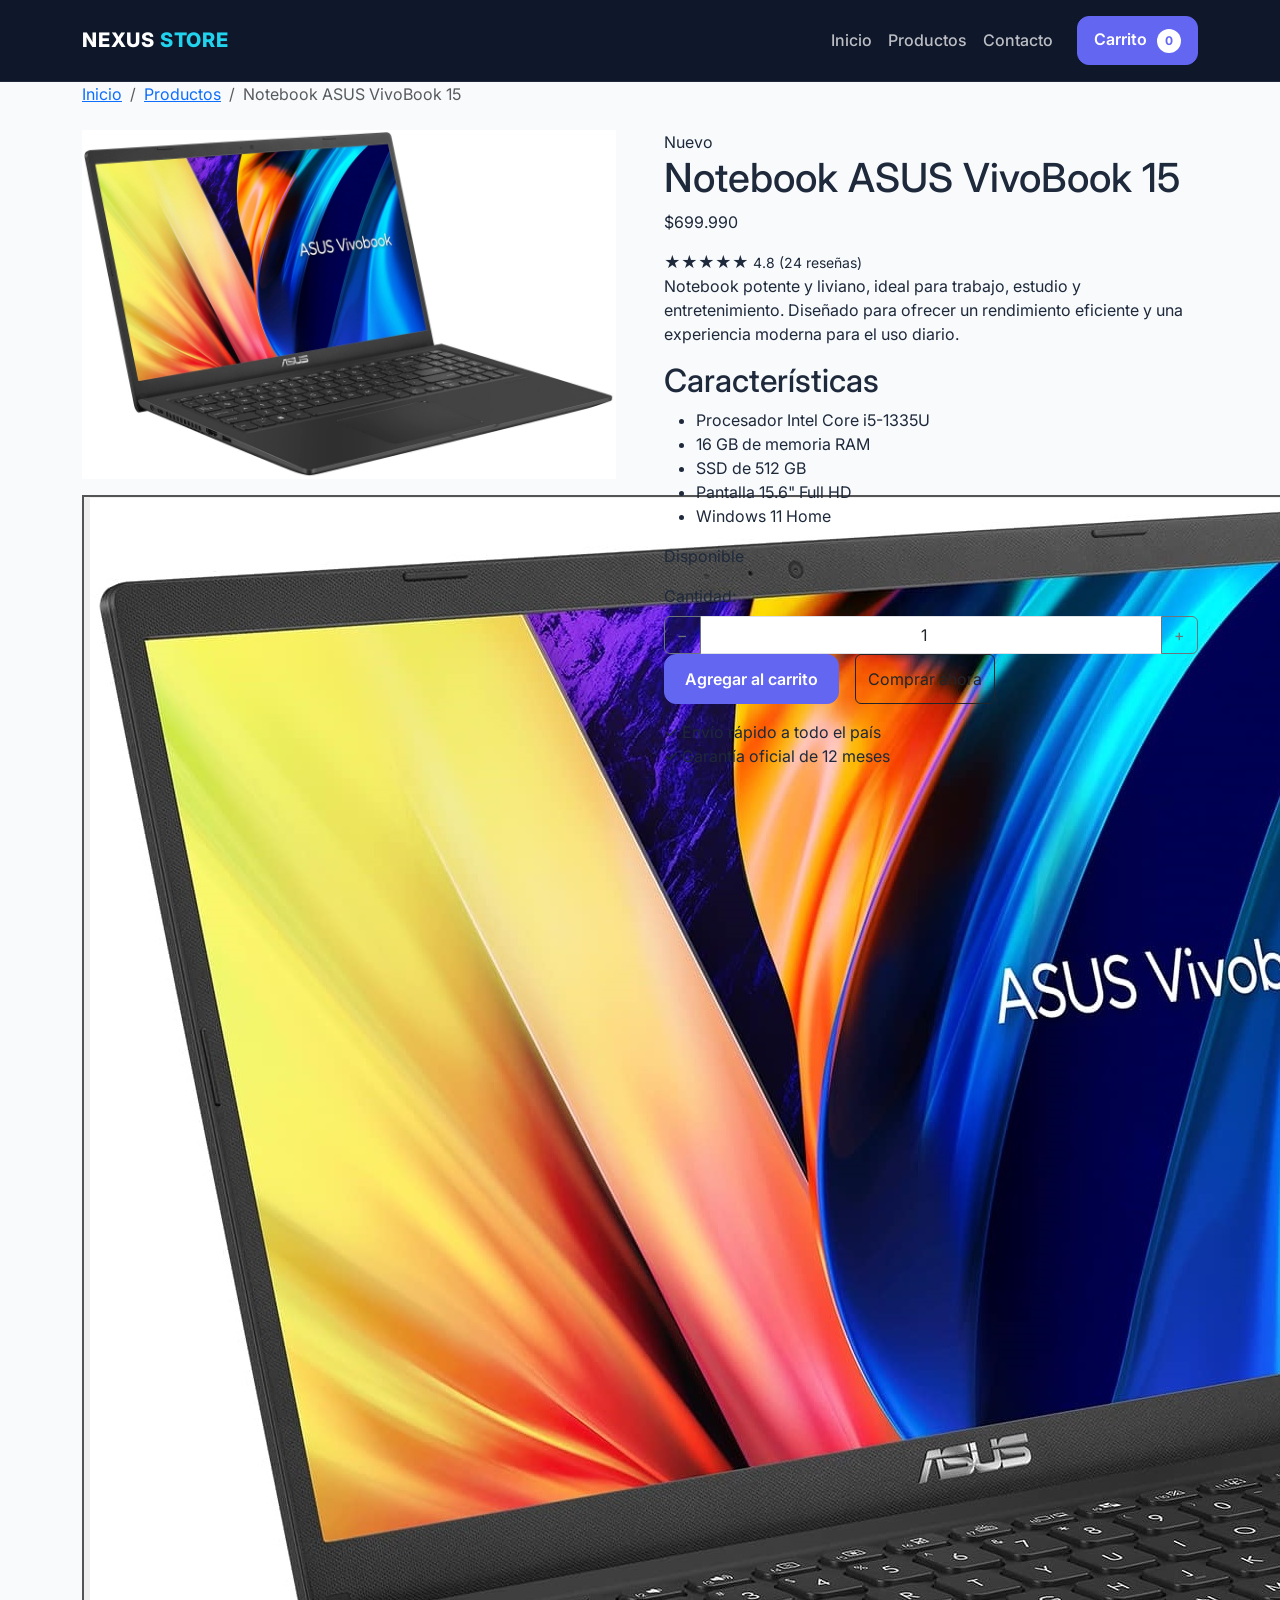
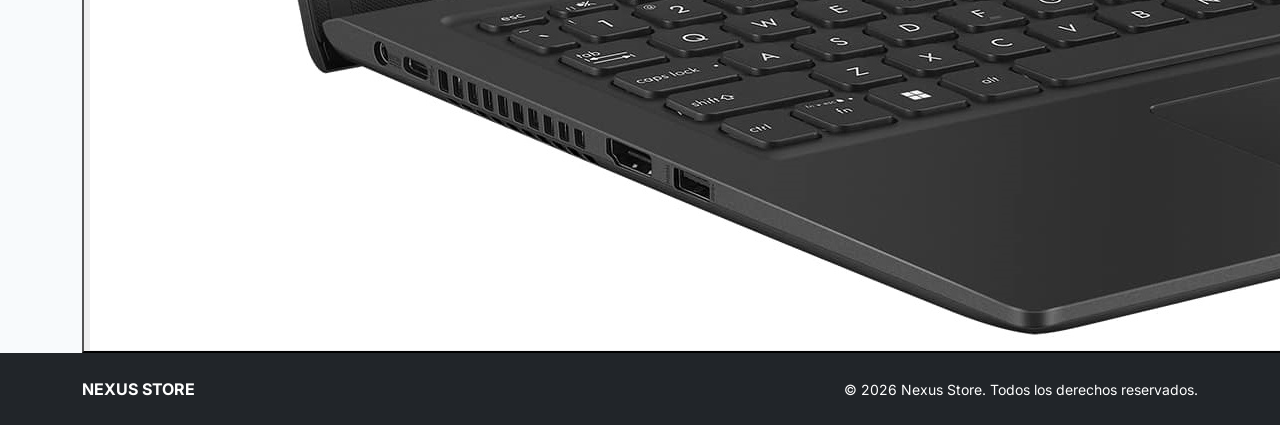
==== producto.html @ 61477ac1 "feat: agregar estructura del detalle de producto" ====
<!DOCTYPE html>
<html lang="es">

<head>

    <meta charset="UTF-8">

    <meta
        name="viewport"
        content="width=device-width, initial-scale=1.0"
    >

    <meta
        name="description"
        content="Detalle del Notebook ASUS VivoBook 15 en Nexus Store."
    >

    <title>Nexus Store | Notebook ASUS VivoBook 15</title>


    <!-- =========================================
         GOOGLE FONTS
    ========================================== -->

    <link
        rel="preconnect"
        href="https://fonts.googleapis.com"
    >

    <link
        rel="preconnect"
        href="https://fonts.gstatic.com"
        crossorigin
    >

    <link
        href="https://fonts.googleapis.com/css2?family=Inter:wght@400;500;600;700;800&display=swap"
        rel="stylesheet"
    >


    <!-- =========================================
         BOOTSTRAP
    ========================================== -->

    <link
        href="https://cdn.jsdelivr.net/npm/bootstrap@5.3.8/dist/css/bootstrap.min.css"
        rel="stylesheet"
    >


    <!-- =========================================
         CSS PERSONALIZADO
    ========================================== -->

    <link
        rel="stylesheet"
        href="css/custom.css"
    >

</head>


<body>


    <!-- =========================================
         HEADER
    ========================================== -->

    <header class="site-header">

        <nav
            class="navbar navbar-expand-lg nexus-navbar"
            aria-label="Navegación principal"
        >

            <div class="container">


                <!-- Marca -->

                <a
                    class="navbar-brand nexus-brand"
                    href="index.html"
                >

                    <span class="brand-main">
                        NEXUS
                    </span>

                    <span class="brand-accent">
                        STORE
                    </span>

                </a>


                <!-- Botón mobile -->

                <button
                    class="navbar-toggler"
                    type="button"
                    data-bs-toggle="collapse"
                    data-bs-target="#mainNavbar"
                    aria-controls="mainNavbar"
                    aria-expanded="false"
                    aria-label="Abrir menú de navegación"
                >

                    <span class="navbar-toggler-icon"></span>

                </button>


                <!-- Menú -->

                <div
                    class="collapse navbar-collapse"
                    id="mainNavbar"
                >

                    <ul
                        class="navbar-nav ms-auto align-items-lg-center"
                    >

                        <li class="nav-item">

                            <a
                                class="nav-link"
                                href="index.html"
                            >
                                Inicio
                            </a>

                        </li>


                        <li class="nav-item">

                            <a
                                class="nav-link"
                                href="productos.html"
                            >
                                Productos
                            </a>

                        </li>


                        <li class="nav-item">

                            <a
                                class="nav-link"
                                href="contacto.html"
                            >
                                Contacto
                            </a>

                        </li>


                        <li class="nav-item ms-lg-3">

                            <a
                                class="btn btn-nexus-cart"
                                href="#"
                                aria-label="Ver carrito de compras"
                            >

                                Carrito

                                <span
                                    id="cart-count"
                                    class="cart-count"
                                >
                                    0
                                </span>

                            </a>

                        </li>

                    </ul>

                </div>

            </div>

        </nav>

    </header>



    <!-- =========================================
         CONTENIDO PRINCIPAL
    ========================================== -->

    <main>


        <!-- =====================================
             DETALLE DEL PRODUCTO
        ====================================== -->

        <section
            class="product-detail-section"
            aria-labelledby="product-detail-title"
        >

            <div class="container">


                <!-- Breadcrumb -->

                <nav
                    aria-label="Ruta de navegación"
                    class="mb-4"
                >

                    <ol class="breadcrumb">

                        <li class="breadcrumb-item">

                            <a href="index.html">
                                Inicio
                            </a>

                        </li>

                        <li class="breadcrumb-item">

                            <a href="productos.html">
                                Productos
                            </a>

                        </li>

                        <li
                            class="breadcrumb-item active"
                            aria-current="page"
                        >
                            Notebook ASUS VivoBook 15
                        </li>

                    </ol>

                </nav>



                <div class="row g-5 align-items-start">


                    <!-- =================================
                         GALERÍA
                    ================================== -->

                    <div class="col-12 col-lg-6">

                        <div class="product-gallery">


                            <!-- Imagen principal -->

                            <div class="product-main-image">

                                <img
                                    id="main-product-image"
                                    src="img/asus-vivobook.jpg"
                                    class="img-fluid"
                                    alt="Notebook ASUS VivoBook 15 vista principal"
                                >

                            </div>


                            <!-- Miniaturas -->

                            <div
                                class="product-thumbnails d-flex gap-3 mt-3"
                            >

                                <button
                                    class="thumbnail-button active"
                                    type="button"
                                    aria-label="Ver imagen principal del Notebook ASUS VivoBook 15"
                                >

                                    <img
                                        src="img/asus-vivobook.jpg"
                                        alt=""
                                    >

                                </button>


                                <button
                                    class="thumbnail-button"
                                    type="button"
                                    aria-label="Ver segunda imagen del Notebook ASUS VivoBook 15"
                                >

                                    <img
                                        src="img/asus-vivobook.jpg"
                                        alt=""
                                    >

                                </button>


                                <button
                                    class="thumbnail-button"
                                    type="button"
                                    aria-label="Ver tercera imagen del Notebook ASUS VivoBook 15"
                                >

                                    <img
                                        src="img/asus-vivobook.jpg"
                                        alt=""
                                    >

                                </button>

                            </div>

                        </div>

                    </div>



                    <!-- =================================
                         INFORMACIÓN
                    ================================== -->

                    <div class="col-12 col-lg-6">

                        <div class="product-detail-info">


                            <!-- Etiqueta -->

                            <span class="product-badge">
                                Nuevo
                            </span>


                            <!-- Nombre -->

                            <h1
                                id="product-detail-title"
                                class="product-detail-title"
                            >
                                Notebook ASUS VivoBook 15
                            </h1>


                            <!-- Precio -->

                            <p class="product-detail-price">
                                $699.990
                            </p>


                            <!-- Rating visual -->

                            <div
                                class="product-rating"
                                aria-label="Calificación 4.8 de 5"
                            >

                                <span aria-hidden="true">
                                    ★★★★★
                                </span>

                                <small>
                                    4.8 (24 reseñas)
                                </small>

                            </div>



                            <!-- Descripción -->

                            <p class="product-description">

                                Notebook potente y liviano, ideal para
                                trabajo, estudio y entretenimiento.
                                Diseñado para ofrecer un rendimiento
                                eficiente y una experiencia moderna
                                para el uso diario.

                            </p>



                            <!-- =================================
                                 CARACTERÍSTICAS
                            ================================== -->

                            <div class="product-specifications">

                                <h2>
                                    Características
                                </h2>

                                <ul>

                                    <li>
                                        Procesador Intel Core i5-1335U
                                    </li>

                                    <li>
                                        16 GB de memoria RAM
                                    </li>

                                    <li>
                                        SSD de 512 GB
                                    </li>

                                    <li>
                                        Pantalla 15.6" Full HD
                                    </li>

                                    <li>
                                        Windows 11 Home
                                    </li>

                                </ul>

                            </div>



                            <!-- Disponibilidad -->

                            <p class="product-stock">

                                <span
                                    class="stock-indicator"
                                    aria-hidden="true"
                                ></span>

                                Disponible

                            </p>



                            <!-- =================================
                                 CANTIDAD
                            ================================== -->

                            <div class="product-quantity">

                                <label
                                    for="product-quantity"
                                    class="form-label"
                                >
                                    Cantidad:
                                </label>

                                <div
                                    class="input-group quantity-control"
                                >

                                    <button
                                        class="btn btn-outline-secondary"
                                        type="button"
                                        id="quantity-decrease"
                                        aria-label="Disminuir cantidad"
                                    >
                                        −
                                    </button>

                                    <input
                                        type="number"
                                        class="form-control text-center"
                                        id="product-quantity"
                                        value="1"
                                        min="1"
                                        max="10"
                                        aria-label="Cantidad de productos"
                                    >

                                    <button
                                        class="btn btn-outline-secondary"
                                        type="button"
                                        id="quantity-increase"
                                        aria-label="Aumentar cantidad"
                                    >
                                        +
                                    </button>

                                </div>

                            </div>



                            <!-- =================================
                                 ACCIONES
                            ================================== -->

                            <div
                                class="product-actions d-flex flex-column flex-md-row gap-3"
                            >

                                <button
                                    type="button"
                                    class="btn btn-nexus-primary"
                                    id="add-to-cart"
                                >
                                    Agregar al carrito
                                </button>


                                <button
                                    type="button"
                                    class="btn btn-outline-dark"
                                >
                                    Comprar ahora
                                </button>

                            </div>



                            <!-- Mensaje dinámico futuro -->

                            <p
                                id="cart-message"
                                class="product-message mt-3"
                                aria-live="polite"
                            ></p>



                            <!-- =================================
                                 BENEFICIOS
                            ================================== -->

                            <div class="product-benefits">

                                <div>
                                    ✓ Envío rápido a todo el país
                                </div>

                                <div>
                                    ✓ Garantía oficial de 12 meses
                                </div>

                            </div>


                        </div>

                    </div>

                </div>

            </div>

        </section>

    </main>



    <!-- =========================================
         FOOTER
    ========================================== -->

    <footer class="bg-dark text-white py-4">

        <div class="container">

            <div
                class="d-flex flex-column flex-md-row justify-content-between align-items-center gap-3"
            >

                <div>

                    <strong>
                        NEXUS STORE
                    </strong>

                </div>


                <p class="mb-0 small">

                    © 2026 Nexus Store.
                    Todos los derechos reservados.

                </p>

            </div>

        </div>

    </footer>



    <!-- =========================================
         BOOTSTRAP JAVASCRIPT
    ========================================== -->

    <script
        src="https://cdn.jsdelivr.net/npm/bootstrap@5.3.8/dist/js/bootstrap.bundle.min.js"
    ></script>


    <!-- =========================================
         JAVASCRIPT PERSONALIZADO
    ========================================== -->

    <script src="js/main.js"></script>


</body>

</html>
---- css/custom.css ----
/* =========================================
   NEXUS STORE
   ESTILOS PERSONALIZADOS
========================================= */


/* =========================================
   VARIABLES
========================================= */

:root {
    --color-primary: #6366f1;
    --color-primary-hover: #4f46e5;

    --color-secondary: #22d3ee;

    --color-dark: #0f172a;
    --color-dark-soft: #1e293b;

    --color-background: #f8fafc;
    --color-surface: #ffffff;

    --color-text: #1e293b;
    --color-muted: #64748b;

    --color-border: #e2e8f0;

    --color-success: #16a34a;
    --color-danger: #dc2626;

    --font-primary: "Inter", sans-serif;

    --radius-sm: 0.5rem;
    --radius-md: 0.75rem;
    --radius-lg: 1rem;

    --transition-base: 0.2s ease;
}


/* =========================================
   ESTILOS GENERALES
   MOBILE FIRST
========================================= */

body {
    margin: 0;

    font-family:
        var(--font-primary);

    background-color:
        var(--color-background);

    color:
        var(--color-text);
}


/* =========================================
   HEADER
========================================= */

.site-header {
    background-color:
        var(--color-dark);

    border-bottom:
        1px solid rgba(255, 255, 255, 0.08);
}


/* =========================================
   NAVBAR
========================================= */

.nexus-navbar {
    padding-top: 0.75rem;
    padding-bottom: 0.75rem;
}


/* =========================================
   MARCA
========================================= */

.nexus-brand {
    display: inline-flex;

    gap: 0.3rem;

    font-size: 1.1rem;
    font-weight: 800;

    letter-spacing: 0.04em;

    text-decoration: none;
}


.brand-main {
    color: #ffffff;
}


.brand-accent {
    color:
        var(--color-secondary);
}


/* =========================================
   MENÚ MOBILE
========================================= */

.navbar-toggler {
    border-color:
        rgba(255, 255, 255, 0.25);
}


.navbar-toggler:focus {
    box-shadow:
        0 0 0 0.2rem
        rgba(34, 211, 238, 0.25);
}


.navbar-toggler-icon {
    filter: invert(1);
}


/* =========================================
   ENLACES
========================================= */

.nexus-navbar .nav-link {
    padding-top: 0.75rem;
    padding-bottom: 0.75rem;

    color:
        rgba(255, 255, 255, 0.72);

    font-weight: 500;

    transition:
        color var(--transition-base);
}


.nexus-navbar .nav-link:hover,
.nexus-navbar .nav-link:focus {
    color:
        var(--color-secondary);
}


.nexus-navbar .nav-link.active {
    color: #ffffff;

    font-weight: 600;
}


/* =========================================
   CARRITO
========================================= */

.btn-nexus-cart {
    width: 100%;

    margin-top: 0.5rem;

    padding: 0.65rem 1rem;

    background-color:
        var(--color-primary);

    border:
        1px solid var(--color-primary);

    color: #ffffff;

    border-radius:
        var(--radius-md);

    font-weight: 600;

    transition:
        background-color var(--transition-base),
        border-color var(--transition-base);
}


.btn-nexus-cart:hover,
.btn-nexus-cart:focus {
    background-color:
        var(--color-primary-hover);

    border-color:
        var(--color-primary-hover);

    color: #ffffff;
}


/* =========================================
   CONTADOR DEL CARRITO
========================================= */

.cart-count {
    display: inline-flex;

    align-items: center;
    justify-content: center;

    min-width: 24px;
    height: 24px;

    margin-left: 0.4rem;

    padding: 0 0.4rem;

    background-color: #ffffff;

    color:
        var(--color-primary);

    border-radius: 999px;

    font-size: 0.75rem;
    font-weight: 700;
}


/* =========================================
   DESKTOP
   >= 992px
========================================= */

@media (min-width: 992px) {

    .nexus-navbar {
        padding-top: 1rem;
        padding-bottom: 1rem;
    }


    .nexus-brand {
        font-size: 1.25rem;
    }


    .nexus-navbar .nav-link {
        padding-left: 0.85rem;
        padding-right: 0.85rem;
    }


    .btn-nexus-cart {
        width: auto;

        margin-top: 0;
    }

}


/* =========================================
   HERO
========================================= */

.hero {
    padding-top: 3rem;
    padding-bottom: 3rem;

    background-color:
        var(--color-dark);
}


/* =========================================
   CONTENIDO DEL HERO
========================================= */

.hero-content {
    text-align: center;
}


/* Texto pequeño superior */

.hero-eyebrow {
    margin-bottom: 1rem;

    color:
        var(--color-secondary);

    font-size: 0.8rem;
    font-weight: 700;

    letter-spacing: 0.12em;

    text-transform: uppercase;
}


/* Título principal */

.hero-title {
    margin-bottom: 1.25rem;

    color: #ffffff;

    font-size: 2.25rem;
    font-weight: 800;

    line-height: 1.1;
}


/* Parte destacada del título */

.hero-title-accent {
    display: block;

    color:
        var(--color-secondary);
}


/* Descripción */

.hero-description {
    max-width: 540px;

    margin-right: auto;
    margin-bottom: 1.75rem;
    margin-left: auto;

    color:
        rgba(255, 255, 255, 0.72);

    font-size: 1rem;

    line-height: 1.7;
}


/* =========================================
   BOTONES DEL HERO
========================================= */

.hero-actions {
    display: flex;

    flex-direction: column;

    gap: 0.75rem;
}


/* Botón principal */

.btn-nexus-primary {
    padding: 0.75rem 1.25rem;

    background-color:
        var(--color-primary);

    border:
        1px solid var(--color-primary);

    color: #ffffff;

    border-radius:
        var(--radius-md);

    font-weight: 600;

    text-decoration: none;

    transition:
        background-color var(--transition-base),
        border-color var(--transition-base),
        transform var(--transition-base);
}


.btn-nexus-primary:hover,
.btn-nexus-primary:focus {
    background-color:
        var(--color-primary-hover);

    border-color:
        var(--color-primary-hover);

    color: #ffffff;
}


/* Botón secundario */

.btn-nexus-outline {
    padding: 0.75rem 1.25rem;

    background-color: transparent;

    border:
        1px solid rgba(255, 255, 255, 0.35);

    color: #ffffff;

    border-radius:
        var(--radius-md);

    font-weight: 600;

    text-decoration: none;

    transition:
        border-color var(--transition-base),
        color var(--transition-base),
        background-color var(--transition-base);
}


.btn-nexus-outline:hover,
.btn-nexus-outline:focus {
    border-color:
        var(--color-secondary);

    color:
        var(--color-secondary);

    background-color:
        rgba(34, 211, 238, 0.06);
}


/* =========================================
   IMAGEN DEL HERO
========================================= */

.hero-media {
    margin-top: 2.5rem;

    text-align: center;
}


.hero-image {
    width: 100%;

    max-width: 520px;

    border-radius:
        var(--radius-lg);

    box-shadow:
        0 24px 60px
        rgba(0, 0, 0, 0.25);
}


/* =========================================
   HERO - DESKTOP
   >= 992px
========================================= */

@media (min-width: 992px) {

    .hero {
        min-height: auto;

        display: flex;

        align-items: center;

        padding-top: 3rem;
        padding-bottom: 3rem;
    }


    .hero-content {
        text-align: left;
    }


    .hero-title {
        font-size: 3.5rem;
    }


    .hero-description {
        margin-left: 0;
    }


    .hero-actions {
        flex-direction: row;
    }


    .hero-media {
        margin-top: 0;

        text-align: right;
    }


    .btn-nexus-primary:hover {
        transform: translateY(-2px);
    }

}


/* =========================================
   LISTADO DE PRODUCTOS
   Mobile First
========================================= */

.products-section {
    padding-top: 2.5rem;
    padding-bottom: 3rem;

    background-color:
        var(--color-background);
}


/* =========================================
   ENCABEZADO DEL CATÁLOGO
========================================= */

.products-header {
    margin-bottom: 2rem;
}

.products-header h1 {
    margin-bottom: 0.5rem;

    color:
        var(--color-text);

    font-size: 2rem;
    font-weight: 800;
}

.products-header p {
    margin-bottom: 0;

    color:
        var(--color-muted);

    font-size: 0.95rem;
}


/* =========================================
   BUSCADOR Y FILTROS
========================================= */

.products-section .form-control,
.products-section .form-select {
    min-height: 44px;

    border:
        1px solid var(--color-border);

    border-radius:
        var(--radius-sm);

    color:
        var(--color-text);

    background-color:
        var(--color-surface);

    transition:
        border-color var(--transition-base),
        box-shadow var(--transition-base);
}

.products-section .form-control:focus,
.products-section .form-select:focus {
    border-color:
        var(--color-primary);

    box-shadow:
        0 0 0 0.2rem rgba(99, 102, 241, 0.15);
}


/* =========================================
   CONTADOR DE RESULTADOS
========================================= */

#products-counter {
    color:
        var(--color-muted);

    font-size: 0.9rem;
}


/* =========================================
   CARDS
========================================= */

.product-item {
    display: flex;
}

.product-card {
    width: 100%;

    border:
        1px solid var(--color-border);

    border-radius:
        var(--radius-md);

    overflow: hidden;

    background-color:
        var(--color-surface);

    box-shadow:
        0 2px 8px rgba(15, 23, 42, 0.04);

    transition:
        transform var(--transition-base),
        box-shadow var(--transition-base),
        border-color var(--transition-base);
}

.product-card:hover {
    transform:
        translateY(-4px);

    border-color:
        rgba(99, 102, 241, 0.35);

    box-shadow:
        0 12px 28px rgba(15, 23, 42, 0.10);
}


/* =========================================
   IMÁGENES DE PRODUCTOS
========================================= */

.product-image {
    width: 100%;
    height: 220px;

    padding: 1rem;

    object-fit: contain;

    background-color:
        var(--color-surface);
}


/* =========================================
   CONTENIDO DE CARD
========================================= */

.product-card .card-body {
    display: flex;
    flex-direction: column;

    padding: 1rem 1.1rem 1.2rem;
}

.product-name {
    margin-bottom: 0.5rem;

    color:
        var(--color-text);

    font-size: 1rem;
    font-weight: 600;
    line-height: 1.4;
}

.product-price {
    margin-top: auto;
    margin-bottom: 0;

    color:
        var(--color-dark);

    font-size: 1rem;
    font-weight: 800;
}


/* =========================================
   PAGINACIÓN
========================================= */

.products-section .pagination {
    margin-bottom: 0;
}

.products-section .page-link {
    min-width: 38px;

    color:
        var(--color-text);

    border-color:
        var(--color-border);

    text-align: center;

    transition:
        color var(--transition-base),
        background-color var(--transition-base),
        border-color var(--transition-base);
}

.products-section .page-link:hover {
    color:
        #ffffff;

    background-color:
        var(--color-primary);

    border-color:
        var(--color-primary);
}

.products-section .page-item.active .page-link {
    color:
        #ffffff;

    background-color:
        var(--color-primary);

    border-color:
        var(--color-primary);
}


/* =========================================
   LISTADO - DESKTOP
========================================= */

@media (min-width: 992px) {

    .products-section {
        padding-top: 3rem;
        padding-bottom: 4rem;
    }

    .products-header h1 {
        font-size: 2.4rem;
    }

    .product-image {
        height: 240px;
    }

}


/* =========================================
   ENCABEZADOS DE SECCIONES DEL HOME
   MOBILE FIRST
========================================= */

.section-heading {
    max-width: 680px;

    margin-right: auto;
    margin-bottom: 2.5rem;
    margin-left: auto;

    text-align: center;
}


.section-eyebrow {
    margin-bottom: 0.5rem;

    color:
        var(--color-primary);

    font-size: 0.8rem;
    font-weight: 700;

    letter-spacing: 0.12em;

    text-transform: uppercase;
}


.section-title {
    margin-bottom: 0.75rem;

    color:
        var(--color-text);

    font-size: 2rem;
    font-weight: 800;

    line-height: 1.2;
}


.section-description {
    margin-bottom: 0;

    color:
        var(--color-muted);

    font-size: 1rem;

    line-height: 1.7;
}


/* =========================================
   CATEGORÍAS
========================================= */

.home-categories {
    padding-top: 4rem;
    padding-bottom: 4rem;

    background-color:
        var(--color-background);
}


.category-card {
    display: block;

    height: 100%;

    padding: 1.5rem;

    background-color:
        var(--color-surface);

    border:
        1px solid var(--color-border);

    border-radius:
        var(--radius-lg);

    color:
        var(--color-text);

    text-align: center;
    text-decoration: none;

    box-shadow:
        0 6px 20px rgba(15, 23, 42, 0.05);

    transition:
        transform var(--transition-base),
        border-color var(--transition-base),
        box-shadow var(--transition-base);
}


.category-card:hover,
.category-card:focus {
    border-color:
        rgba(99, 102, 241, 0.4);

    color:
        var(--color-text);

    box-shadow:
        0 14px 32px rgba(15, 23, 42, 0.1);
}


.category-icon {
    display: flex;

    align-items: center;
    justify-content: center;

    width: 72px;
    height: 72px;

    margin-right: auto;
    margin-bottom: 1.25rem;
    margin-left: auto;

    background-color:
        rgba(99, 102, 241, 0.08);

    border-radius:
        var(--radius-lg);

    font-size: 2rem;
}


.category-title {
    margin-bottom: 0.5rem;

    color:
        var(--color-text);

    font-size: 1.15rem;
    font-weight: 700;
}


.category-description {
    margin-bottom: 1rem;

    color:
        var(--color-muted);

    font-size: 0.9rem;

    line-height: 1.6;
}


.category-link {
    color:
        var(--color-primary);

    font-size: 0.9rem;
    font-weight: 700;
}


/* =========================================
   PRODUCTOS DESTACADOS
========================================= */

.featured-products {
    padding-top: 4rem;
    padding-bottom: 4rem;

    background-color:
        var(--color-surface);
}


.home-product-card {
    height: 100%;

    overflow: hidden;

    background-color:
        var(--color-surface);

    border:
        1px solid var(--color-border);

    border-radius:
        var(--radius-lg);

    box-shadow:
        0 4px 16px rgba(15, 23, 42, 0.05);

    transition:
        transform var(--transition-base),
        border-color var(--transition-base),
        box-shadow var(--transition-base);
}


.home-product-card:hover,
.home-product-card:focus-within {
    border-color:
        rgba(99, 102, 241, 0.35);

    box-shadow:
        0 14px 32px rgba(15, 23, 42, 0.1);
}


.home-product-image-wrapper {
    display: flex;

    align-items: center;
    justify-content: center;

    height: 220px;

    padding: 1.25rem;

    background-color:
        var(--color-background);
}


.home-product-image {
    width: 100%;
    height: 100%;

    object-fit: contain;
}


.home-product-content {
    display: flex;
    flex-direction: column;

    min-height: 190px;

    padding: 1.25rem;
}


.home-product-category {
    margin-bottom: 0.5rem;

    color:
        var(--color-primary);

    font-size: 0.75rem;
    font-weight: 700;

    letter-spacing: 0.08em;

    text-transform: uppercase;
}


.home-product-title {
    margin-bottom: 0.75rem;

    color:
        var(--color-text);

    font-size: 1rem;
    font-weight: 700;

    line-height: 1.4;
}


.home-product-price {
    margin-top: auto;
    margin-bottom: 1rem;

    color:
        var(--color-dark);

    font-size: 1.1rem;
    font-weight: 800;
}


.home-product-link {
    color:
        var(--color-primary);

    font-size: 0.9rem;
    font-weight: 700;

    text-decoration: none;
}


.home-product-link:hover,
.home-product-link:focus {
    color:
        var(--color-primary-hover);

    text-decoration: underline;
}


.featured-products-action {
    margin-top: 2.5rem;

    text-align: center;
}


/* =========================================
   BENEFICIOS
========================================= */

.benefits-section {
    padding-top: 4rem;
    padding-bottom: 4rem;

    background-color:
        var(--color-background);
}


.benefit-card {
    height: 100%;

    padding: 1.5rem;

    text-align: center;
}


.benefit-icon {
    display: flex;

    align-items: center;
    justify-content: center;

    width: 64px;
    height: 64px;

    margin-right: auto;
    margin-bottom: 1rem;
    margin-left: auto;

    background-color:
        rgba(34, 211, 238, 0.1);

    border-radius:
        50%;

    color:
        var(--color-primary);

    font-size: 1.75rem;
}


.benefit-title {
    margin-bottom: 0.5rem;

    color:
        var(--color-text);

    font-size: 1.05rem;
    font-weight: 700;
}


.benefit-description {
    margin-bottom: 0;

    color:
        var(--color-muted);

    font-size: 0.9rem;

    line-height: 1.6;
}


/* =========================================
   CTA
========================================= */

.home-cta {
    padding-top: 4rem;
    padding-bottom: 4rem;

    background-color:
        var(--color-dark);
}


.home-cta-content {
    max-width: 760px;

    margin-right: auto;
    margin-left: auto;

    text-align: center;
}


.home-cta-eyebrow {
    margin-bottom: 0.75rem;

    color:
        var(--color-secondary);

    font-size: 0.8rem;
    font-weight: 700;

    letter-spacing: 0.12em;

    text-transform: uppercase;
}


.home-cta-title {
    margin-bottom: 1rem;

    color:
        #ffffff;

    font-size: 2rem;
    font-weight: 800;

    line-height: 1.2;
}


.home-cta-title span {
    display: block;

    color:
        var(--color-secondary);
}


.home-cta-description {
    max-width: 620px;

    margin-right: auto;
    margin-bottom: 1.75rem;
    margin-left: auto;

    color:
        rgba(255, 255, 255, 0.72);

    line-height: 1.7;
}


.home-cta-actions {
    display: flex;

    flex-direction: column;

    gap: 0.75rem;
}


/* =========================================
   HOME - DESKTOP
   >= 992px
========================================= */

@media (min-width: 992px) {

    .home-categories,
    .featured-products,
    .benefits-section {
        padding-top: 5rem;
        padding-bottom: 5rem;
    }


    .section-title {
        font-size: 2.4rem;
    }


    .category-card:hover {
        transform:
            translateY(-6px);
    }


    .home-product-card:hover {
        transform:
            translateY(-6px);
    }


    .home-cta {
        padding-top: 5rem;
        padding-bottom: 5rem;
    }


    .home-cta-title {
        font-size: 3rem;
    }


    .home-cta-actions {
        flex-direction: row;

        justify-content: center;
    }

}
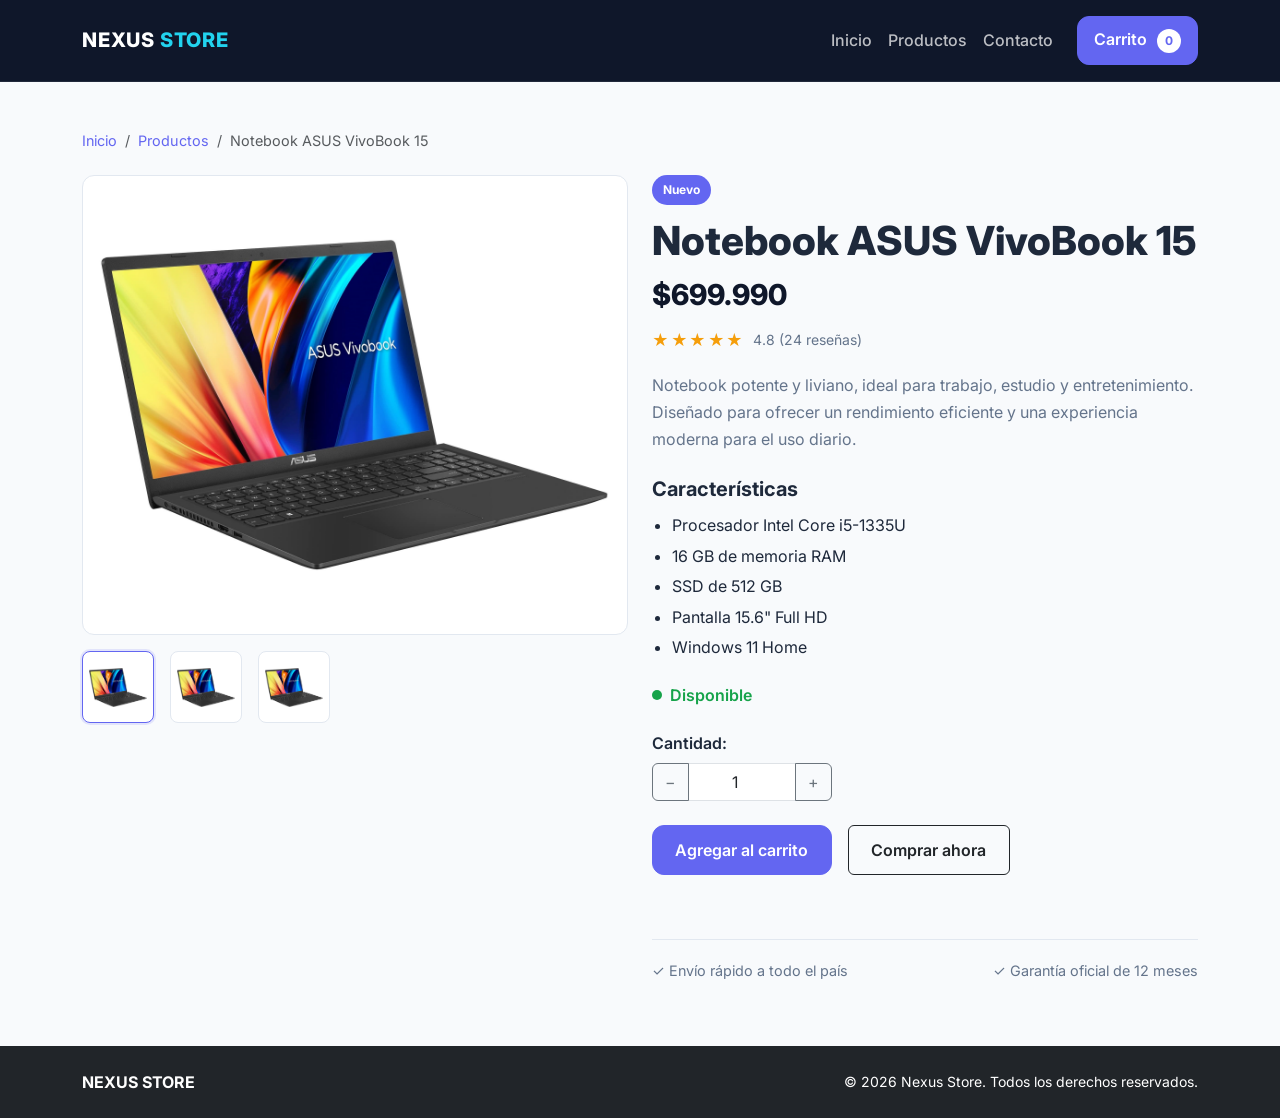
==== commit ab4948b8: "style: aplicar diseño responsive al detalle de producto" ====
--- a/producto.html
+++ b/producto.html
@@ -250,7 +250,7 @@
 
 
 
-                <div class="row g-5 align-items-start">
+                <div class="row gy-5 align-items-start">
 
 
                     <!-- =================================
--- a/css/custom.css
+++ b/css/custom.css
@@ -1288,4 +1288,430 @@
         justify-content: center;
     }
 
+}
+
+/* =========================================
+   DETALLE DE PRODUCTO
+   MOBILE FIRST
+========================================= */
+
+.product-detail-section {
+    padding-top: 2rem;
+    padding-bottom: 3rem;
+
+    background-color:
+        var(--color-background);
+}
+
+/* =========================================
+   BREADCRUMB
+========================================= */
+
+.product-detail-section .breadcrumb {
+    margin-bottom: 0;
+
+    font-size: 0.9rem;
+}
+
+.product-detail-section .breadcrumb a {
+    color:
+        var(--color-primary);
+
+    text-decoration: none;
+}
+
+.product-detail-section .breadcrumb a:hover {
+    text-decoration: underline;
+}
+
+
+/* =========================================
+   GALERÍA
+========================================= */
+
+.product-gallery {
+    width: 100%;
+}
+
+.product-main-image {
+    display: flex;
+    align-items: center;
+    justify-content: center;
+
+    min-height: 300px;
+
+    padding: 1rem;
+
+    border:
+        1px solid var(--color-border);
+
+    border-radius:
+        var(--radius-md);
+
+    background-color:
+        var(--color-surface);
+
+    overflow: hidden;
+}
+
+.product-main-image img {
+    display: block;
+
+    width: 100%;
+    max-width: 520px;
+    max-height: 420px;
+
+    object-fit: contain;
+}
+
+
+/* =========================================
+   MINIATURAS
+========================================= */
+
+.product-thumbnails {
+    flex-wrap: wrap;
+}
+
+.thumbnail-button {
+    display: flex;
+    align-items: center;
+    justify-content: center;
+
+    width: 72px;
+    height: 72px;
+
+    padding: 0.35rem;
+
+    border:
+        1px solid var(--color-border);
+
+    border-radius:
+        var(--radius-sm);
+
+    background-color:
+        var(--color-surface);
+
+    cursor: pointer;
+
+    overflow: hidden;
+
+    transition:
+        border-color var(--transition-base),
+        box-shadow var(--transition-base);
+}
+
+.thumbnail-button:hover,
+.thumbnail-button:focus {
+    border-color:
+        var(--color-primary);
+
+    outline: none;
+}
+
+.thumbnail-button.active {
+    border-color:
+        var(--color-primary);
+
+    box-shadow:
+        0 0 0 2px rgba(99, 102, 241, 0.15);
+}
+
+.thumbnail-button img {
+    width: 100%;
+    height: 100%;
+
+    object-fit: contain;
+}
+
+
+/* =========================================
+   INFORMACIÓN DEL PRODUCTO
+========================================= */
+
+.product-detail-info {
+    color:
+        var(--color-text);
+}
+
+.product-badge {
+    display: inline-block;
+
+    margin-bottom: 0.75rem;
+
+    padding: 0.35rem 0.7rem;
+
+    border-radius:
+        999px;
+
+    color:
+        #ffffff;
+
+    background-color:
+        var(--color-primary);
+
+    font-size: 0.75rem;
+    font-weight: 700;
+}
+
+.product-detail-title {
+    margin-bottom: 0.5rem;
+
+    color:
+        var(--color-text);
+
+    font-size: 2rem;
+    font-weight: 800;
+    line-height: 1.2;
+}
+
+.product-detail-price {
+    margin-bottom: 0.75rem;
+
+    color:
+        var(--color-dark);
+
+    font-size: 1.6rem;
+    font-weight: 800;
+}
+
+
+/* =========================================
+   RATING
+========================================= */
+
+.product-rating {
+    display: flex;
+    flex-wrap: wrap;
+    align-items: center;
+
+    gap: 0.5rem;
+
+    margin-bottom: 1.25rem;
+}
+
+.product-rating span {
+    color:
+        #f59e0b;
+
+    letter-spacing: 0.1rem;
+}
+
+.product-rating small {
+    color:
+        var(--color-muted);
+}
+
+
+/* =========================================
+   DESCRIPCIÓN
+========================================= */
+
+.product-description {
+    margin-bottom: 1.5rem;
+
+    color:
+        var(--color-muted);
+
+    line-height: 1.7;
+}
+
+
+/* =========================================
+   CARACTERÍSTICAS
+========================================= */
+
+.product-specifications {
+    margin-bottom: 1.5rem;
+}
+
+.product-specifications h2 {
+    margin-bottom: 0.75rem;
+
+    color:
+        var(--color-text);
+
+    font-size: 1.25rem;
+    font-weight: 700;
+}
+
+.product-specifications ul {
+    margin-bottom: 0;
+
+    padding-left: 1.25rem;
+
+    color:
+        var(--color-text);
+}
+
+.product-specifications li {
+    margin-bottom: 0.4rem;
+}
+
+
+/* =========================================
+   STOCK
+========================================= */
+
+.product-stock {
+    display: flex;
+    align-items: center;
+
+    gap: 0.5rem;
+
+    margin-bottom: 1.5rem;
+
+    color:
+        var(--color-success);
+
+    font-weight: 600;
+}
+
+.stock-indicator {
+    width: 10px;
+    height: 10px;
+
+    border-radius: 50%;
+
+    background-color:
+        var(--color-success);
+}
+
+
+/* =========================================
+   CANTIDAD
+========================================= */
+
+.product-quantity {
+    margin-bottom: 1.5rem;
+}
+
+.product-quantity .form-label {
+    color:
+        var(--color-text);
+
+    font-weight: 600;
+}
+
+.quantity-control {
+    max-width: 180px;
+}
+
+.quantity-control .form-control {
+    min-width: 60px;
+}
+
+
+/* =========================================
+   ACCIONES
+========================================= */
+
+.product-actions {
+    margin-bottom: 1rem;
+}
+
+.product-actions .btn {
+    min-height: 46px;
+
+    padding-left: 1.4rem;
+    padding-right: 1.4rem;
+
+    font-weight: 600;
+}
+
+.product-actions .btn-nexus-primary {
+    color:
+        #ffffff;
+
+    background-color:
+        var(--color-primary);
+
+    border-color:
+        var(--color-primary);
+}
+
+.product-actions .btn-nexus-primary:hover,
+.product-actions .btn-nexus-primary:focus {
+    color:
+        #ffffff;
+
+    background-color:
+        var(--color-primary-hover);
+
+    border-color:
+        var(--color-primary-hover);
+}
+
+
+/* =========================================
+   MENSAJE DINÁMICO
+========================================= */
+
+.product-message {
+    min-height: 1.5rem;
+
+    color:
+        var(--color-success);
+
+    font-weight: 600;
+}
+
+
+/* =========================================
+   BENEFICIOS
+========================================= */
+
+.product-benefits {
+    display: flex;
+    flex-direction: column;
+
+    gap: 0.5rem;
+
+    margin-top: 1.5rem;
+    padding-top: 1.25rem;
+
+    border-top:
+        1px solid var(--color-border);
+
+    color:
+        var(--color-muted);
+
+    font-size: 0.9rem;
+}
+
+
+/* =========================================
+   DETALLE DE PRODUCTO
+   DESKTOP >= 992px
+========================================= */
+
+@media (min-width: 992px) {
+
+    .product-detail-section {
+        padding-top: 3rem;
+        padding-bottom: 4rem;
+    }
+
+    .product-main-image {
+        min-height: 460px;
+    }
+
+    .product-main-image img {
+        max-height: 430px;
+    }
+
+    .product-detail-title {
+        font-size: 2.5rem;
+    }
+
+    .product-detail-price {
+        font-size: 1.8rem;
+    }
+
+    .product-benefits {
+        flex-direction: row;
+
+        justify-content: space-between;
+    }
+
 }
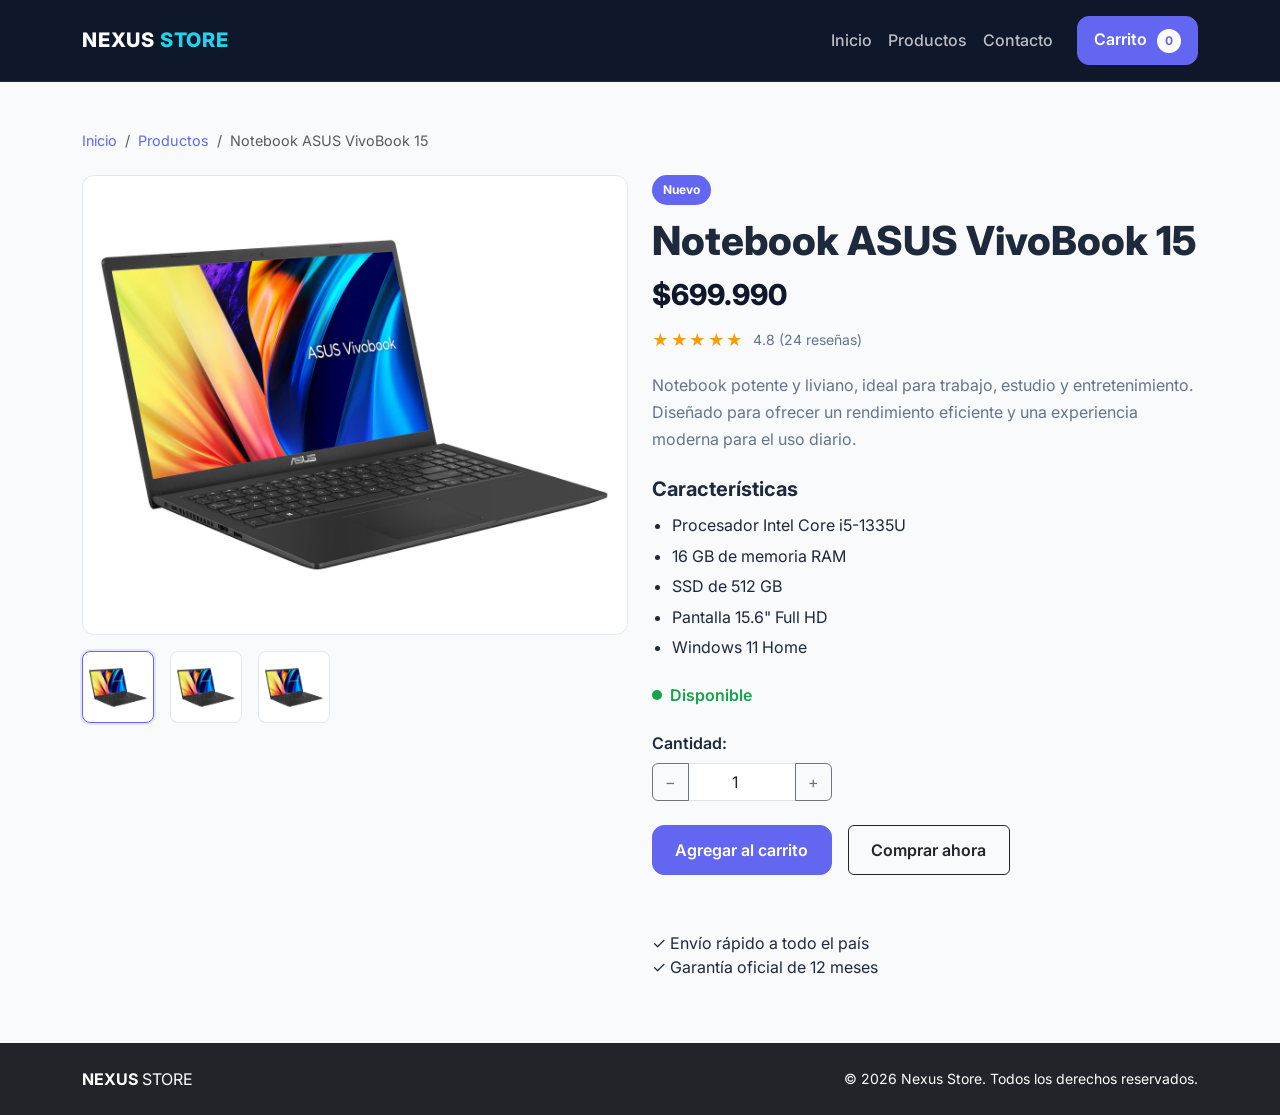
==== commit 96def2e4: "fix: unificar footer y beneficios del detalle" ====
--- a/producto.html
+++ b/producto.html
@@ -574,28 +574,28 @@
          FOOTER
     ========================================== -->
 
-    <footer class="bg-dark text-white py-4">
+        <footer class="bg-dark text-white py-4">
 
         <div class="container">
 
             <div
-                class="d-flex flex-column flex-md-row justify-content-between align-items-center gap-3"
+            class="d-flex flex-column flex-md-row justify-content-between align-items-center gap-3"
             >
 
                 <div>
 
                     <strong>
-                        NEXUS STORE
+                        NEXUS
                     </strong>
+                
+                    <span>
+                        STORE
+                    </span>
 
                 </div>
 
-
                 <p class="mb-0 small">
-
-                    © 2026 Nexus Store.
-                    Todos los derechos reservados.
-
+                    © 2026 Nexus Store. Todos los derechos reservados.
                 </p>
 
             </div>
--- a/css/custom.css
+++ b/css/custom.css
@@ -1658,29 +1658,6 @@
 
 
 /* =========================================
-   BENEFICIOS
-========================================= */
-
-.product-benefits {
-    display: flex;
-    flex-direction: column;
-
-    gap: 0.5rem;
-
-    margin-top: 1.5rem;
-    padding-top: 1.25rem;
-
-    border-top:
-        1px solid var(--color-border);
-
-    color:
-        var(--color-muted);
-
-    font-size: 0.9rem;
-}
-
-
-/* =========================================
    DETALLE DE PRODUCTO
    DESKTOP >= 992px
 ========================================= */
@@ -1708,10 +1685,5 @@
         font-size: 1.8rem;
     }
 
-    .product-benefits {
-        flex-direction: row;
-
-        justify-content: space-between;
-    }
 
 }
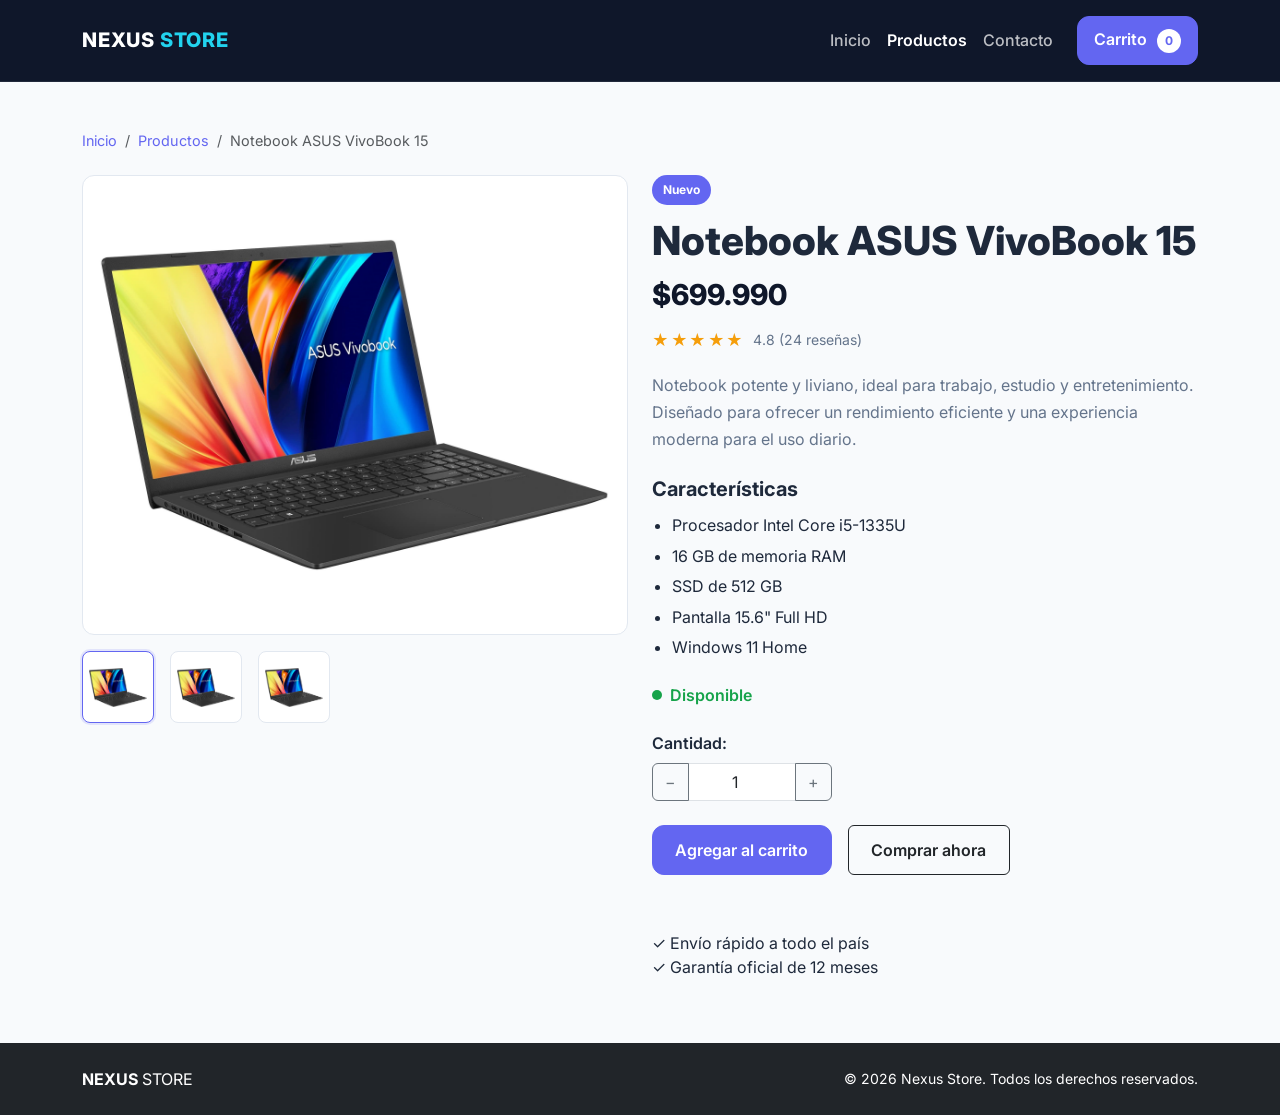
==== commit 5e5731c4: "feat: conectar catalogo con detalle dinamico" ====
--- a/producto.html
+++ b/producto.html
@@ -12,10 +12,10 @@
 
     <meta
         name="description"
-        content="Detalle del Notebook ASUS VivoBook 15 en Nexus Store."
+        content="Detalle de producto tecnológico disponible en Nexus Store."
     >
 
-    <title>Nexus Store | Notebook ASUS VivoBook 15</title>
+    <title>Nexus Store | Detalle de producto</title>
 
 
     <!-- =========================================
@@ -139,7 +139,8 @@
                         <li class="nav-item">
 
                             <a
-                                class="nav-link"
+                                class="nav-link active"
+                                aria-current="page"
                                 href="productos.html"
                             >
                                 Productos
@@ -240,6 +241,7 @@
                         <li
                             class="breadcrumb-item active"
                             aria-current="page"
+                            id="product-breadcrumb-name"
                         >
                             Notebook ASUS VivoBook 15
                         </li>
@@ -342,7 +344,7 @@
 
                             <!-- Etiqueta -->
 
-                            <span class="product-badge">
+                            <span class="product-badge" id="product-detail-badge">
                                 Nuevo
                             </span>
 
@@ -359,7 +361,7 @@
 
                             <!-- Precio -->
 
-                            <p class="product-detail-price">
+                            <p class="product-detail-price" id="product-detail-price">
                                 $699.990
                             </p>
 
@@ -368,6 +370,7 @@
 
                             <div
                                 class="product-rating"
+                                id="product-detail-rating"
                                 aria-label="Calificación 4.8 de 5"
                             >
 
@@ -375,7 +378,7 @@
                                     ★★★★★
                                 </span>
 
-                                <small>
+                                <small id="product-rating-text">
                                     4.8 (24 reseñas)
                                 </small>
 
@@ -385,7 +388,7 @@
 
                             <!-- Descripción -->
 
-                            <p class="product-description">
+                            <p class="product-description" id="product-description">
 
                                 Notebook potente y liviano, ideal para
                                 trabajo, estudio y entretenimiento.
@@ -407,7 +410,7 @@
                                     Características
                                 </h2>
 
-                                <ul>
+                                <ul id="product-specifications-list">
 
                                     <li>
                                         Procesador Intel Core i5-1335U
@@ -621,6 +624,8 @@
 
     <script src="js/main.js"></script>
 
+    <script src="js/product_detail.js"></script>
+
 
 </body>
 
--- a/css/custom.css
+++ b/css/custom.css
@@ -1686,4 +1686,263 @@
     }
 
 
+}
+
+/* =========================================
+   CONTACTO
+   MOBILE FIRST
+========================================= */
+
+.contact-section {
+    padding-top: 2.5rem;
+    padding-bottom: 3rem;
+
+    background-color:
+        var(--color-background);
+}
+
+
+/* =========================================
+   INFORMACIÓN DE CONTACTO
+========================================= */
+
+.contact-info {
+    height: 100%;
+}
+
+.contact-eyebrow {
+    display: inline-block;
+
+    margin-bottom: 0.5rem;
+
+    color:
+        var(--color-primary);
+
+    font-size: 0.85rem;
+    font-weight: 700;
+    text-transform: uppercase;
+    letter-spacing: 0.05em;
+}
+
+.contact-title {
+    margin-bottom: 1rem;
+
+    color:
+        var(--color-text);
+
+    font-size: 2rem;
+    font-weight: 800;
+}
+
+.contact-intro {
+    margin-bottom: 2rem;
+
+    color:
+        var(--color-muted);
+
+    line-height: 1.7;
+}
+
+
+/* =========================================
+   ITEMS DE CONTACTO
+========================================= */
+
+.contact-item {
+    display: flex;
+    align-items: flex-start;
+
+    gap: 1rem;
+
+    margin-bottom: 1.4rem;
+}
+
+.contact-item-icon {
+    display: flex;
+    align-items: center;
+    justify-content: center;
+
+    flex-shrink: 0;
+
+    width: 42px;
+    height: 42px;
+
+    border:
+        1px solid var(--color-border);
+
+    border-radius:
+        var(--radius-sm);
+
+    color:
+        var(--color-primary);
+
+    background-color:
+        var(--color-surface);
+
+    font-size: 1rem;
+    font-weight: 700;
+}
+
+.contact-item h2 {
+    margin-bottom: 0.25rem;
+
+    color:
+        var(--color-text);
+
+    font-size: 1rem;
+    font-weight: 700;
+}
+
+.contact-item p,
+.contact-item a {
+    margin-bottom: 0;
+
+    color:
+        var(--color-muted);
+
+    font-size: 0.9rem;
+    text-decoration: none;
+}
+
+.contact-item a:hover {
+    color:
+        var(--color-primary);
+}
+
+
+/* =========================================
+   FORMULARIO
+========================================= */
+
+.contact-form-wrapper {
+    padding: 1.25rem;
+
+    border:
+        1px solid var(--color-border);
+
+    border-radius:
+        var(--radius-lg);
+
+    background-color:
+        var(--color-surface);
+
+    box-shadow:
+        0 8px 24px rgba(15, 23, 42, 0.06);
+}
+
+.contact-form .form-label {
+    color:
+        var(--color-text);
+
+    font-size: 0.9rem;
+    font-weight: 600;
+}
+
+.contact-form .form-control,
+.contact-form .form-select {
+    min-height: 46px;
+
+    border:
+        1px solid var(--color-border);
+
+    border-radius:
+        var(--radius-sm);
+
+    color:
+        var(--color-text);
+
+    background-color:
+        var(--color-surface);
+
+    transition:
+        border-color var(--transition-base),
+        box-shadow var(--transition-base);
+}
+
+.contact-form textarea.form-control {
+    min-height: 150px;
+
+    resize: vertical;
+}
+
+.contact-form .form-control:focus,
+.contact-form .form-select:focus {
+    border-color:
+        var(--color-primary);
+
+    box-shadow:
+        0 0 0 0.2rem rgba(99, 102, 241, 0.15);
+}
+
+
+/* =========================================
+   BOTÓN
+========================================= */
+
+.contact-submit {
+    width: 100%;
+    min-height: 48px;
+
+    color:
+        #ffffff;
+
+    background-color:
+        var(--color-primary);
+
+    border-color:
+        var(--color-primary);
+
+    font-weight: 700;
+}
+
+.contact-submit:hover,
+.contact-submit:focus {
+    color:
+        #ffffff;
+
+    background-color:
+        var(--color-primary-hover);
+
+    border-color:
+        var(--color-primary-hover);
+}
+
+
+/* =========================================
+   MENSAJE DEL FORMULARIO
+========================================= */
+
+.contact-form-message {
+    min-height: 1.5rem;
+
+    font-size: 0.9rem;
+    font-weight: 600;
+}
+
+
+/* =========================================
+   CONTACTO DESKTOP >= 992px
+========================================= */
+
+@media (min-width: 992px) {
+
+    .contact-section {
+        padding-top: 4rem;
+        padding-bottom: 4rem;
+    }
+
+    .contact-title {
+        font-size: 2.6rem;
+    }
+
+    .contact-form-wrapper {
+        padding: 2rem;
+    }
+
+    .contact-submit {
+        width: auto;
+
+        min-width: 180px;
+    }
+
 }
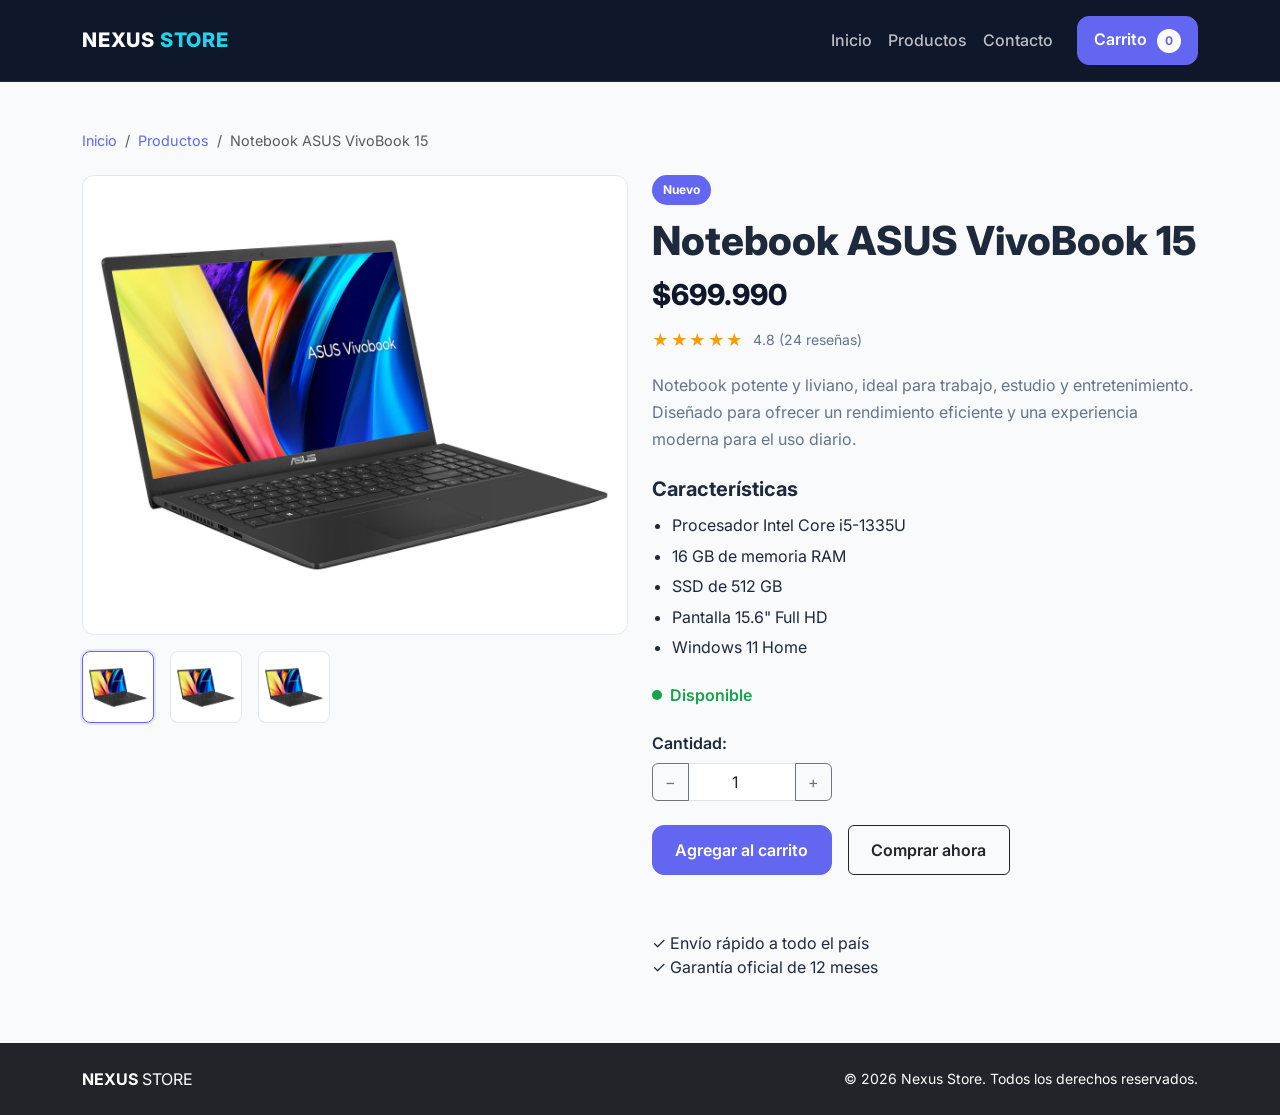
==== commit 1d34c0c5: "Merge pull request #13 from OGRodrigo/feature/producto-w3c fix: corregir validación W3C del detalle " ====
--- a/producto.html
+++ b/producto.html
@@ -12,10 +12,10 @@
 
     <meta
         name="description"
-        content="Detalle de producto tecnológico disponible en Nexus Store."
+        content="Detalle del Notebook ASUS VivoBook 15 en Nexus Store."
     >
 
-    <title>Nexus Store | Detalle de producto</title>
+    <title>Nexus Store | Notebook ASUS VivoBook 15</title>
 
 
     <!-- =========================================
@@ -139,8 +139,7 @@
                         <li class="nav-item">
 
                             <a
-                                class="nav-link active"
-                                aria-current="page"
+                                class="nav-link"
                                 href="productos.html"
                             >
                                 Productos
@@ -241,7 +240,6 @@
                         <li
                             class="breadcrumb-item active"
                             aria-current="page"
-                            id="product-breadcrumb-name"
                         >
                             Notebook ASUS VivoBook 15
                         </li>
@@ -344,7 +342,7 @@
 
                             <!-- Etiqueta -->
 
-                            <span class="product-badge" id="product-detail-badge">
+                            <span class="product-badge">
                                 Nuevo
                             </span>
 
@@ -361,7 +359,7 @@
 
                             <!-- Precio -->
 
-                            <p class="product-detail-price" id="product-detail-price">
+                            <p class="product-detail-price">
                                 $699.990
                             </p>
 
@@ -370,25 +368,23 @@
 
                             <div
                                 class="product-rating"
-                                id="product-detail-rating"
-                                aria-label="Calificación 4.8 de 5"
-                            >
-
+                                role="img"
+                                aria-label="Calificación 4.8 de 5, basada en 24 reseñas"
+                            >
                                 <span aria-hidden="true">
-                                    ★★★★★
+                                ★★★★★
                                 </span>
 
-                                <small id="product-rating-text">
-                                    4.8 (24 reseñas)
+                                <small>
+                                 4.8 (24 reseñas)
                                 </small>
-
                             </div>
 
 
 
                             <!-- Descripción -->
 
-                            <p class="product-description" id="product-description">
+                            <p class="product-description">
 
                                 Notebook potente y liviano, ideal para
                                 trabajo, estudio y entretenimiento.
@@ -410,7 +406,7 @@
                                     Características
                                 </h2>
 
-                                <ul id="product-specifications-list">
+                                <ul>
 
                                     <li>
                                         Procesador Intel Core i5-1335U
@@ -624,8 +620,6 @@
 
     <script src="js/main.js"></script>
 
-    <script src="js/product_detail.js"></script>
-
 
 </body>
 
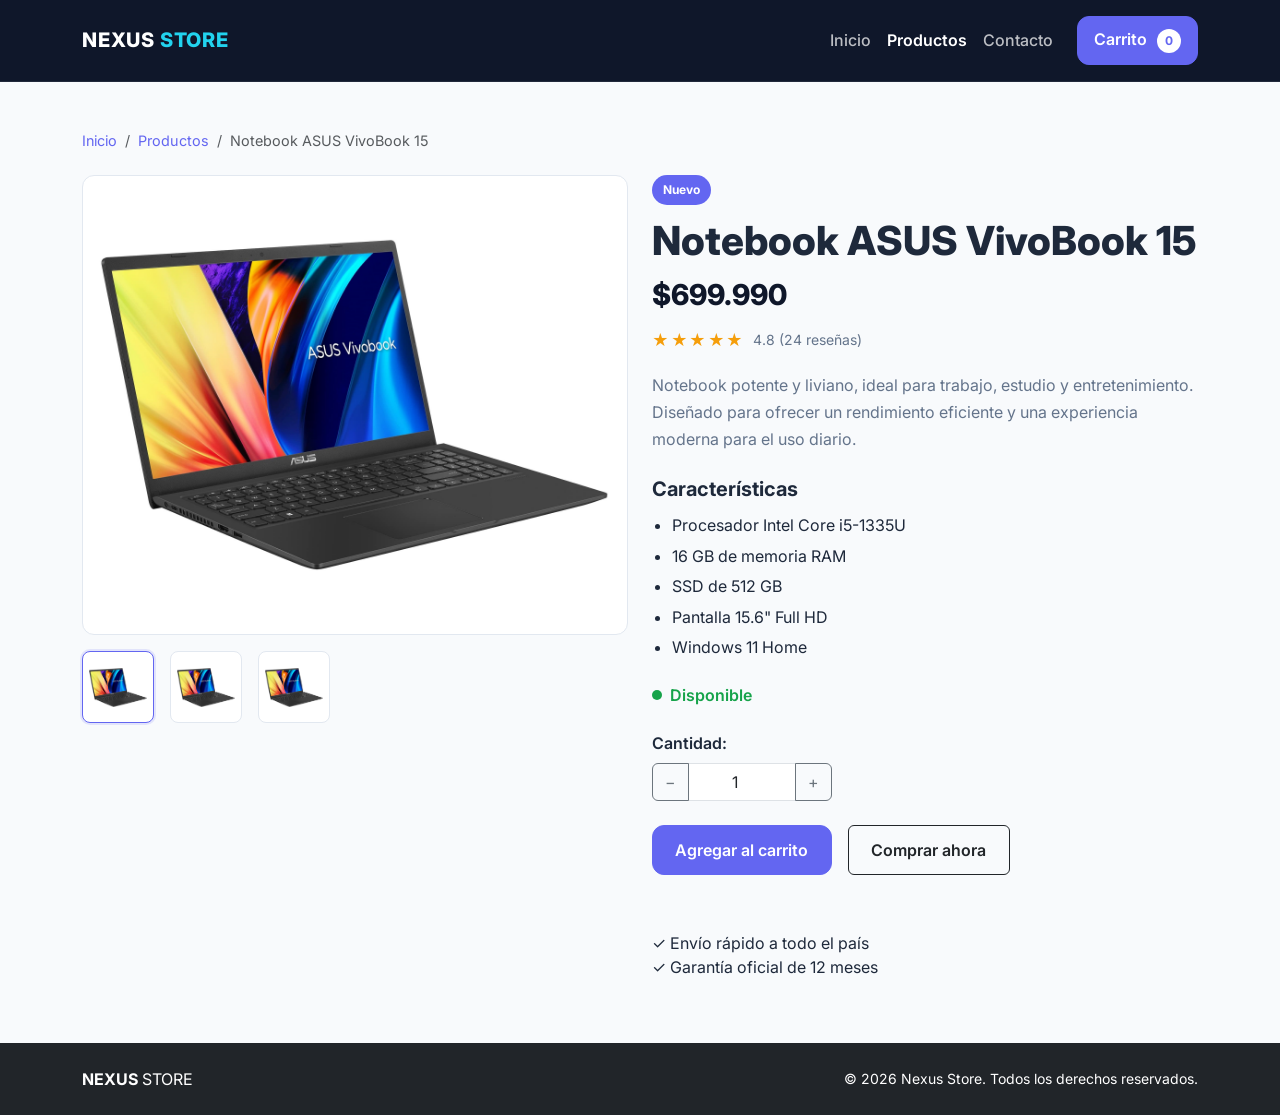
==== commit 4809eece: "fix: mejorar accesibilidad del detalle dinamico" ====
--- a/producto.html
+++ b/producto.html
@@ -12,10 +12,10 @@
 
     <meta
         name="description"
-        content="Detalle del Notebook ASUS VivoBook 15 en Nexus Store."
+        content="Detalle de producto tecnológico disponible en Nexus Store."
     >
 
-    <title>Nexus Store | Notebook ASUS VivoBook 15</title>
+    <title>Nexus Store | Detalle de producto</title>
 
 
     <!-- =========================================
@@ -139,7 +139,8 @@
                         <li class="nav-item">
 
                             <a
-                                class="nav-link"
+                                class="nav-link active"
+                                aria-current="page"
                                 href="productos.html"
                             >
                                 Productos
@@ -240,6 +241,7 @@
                         <li
                             class="breadcrumb-item active"
                             aria-current="page"
+                            id="product-breadcrumb-name"
                         >
                             Notebook ASUS VivoBook 15
                         </li>
@@ -342,7 +344,7 @@
 
                             <!-- Etiqueta -->
 
-                            <span class="product-badge">
+                            <span class="product-badge" id="product-detail-badge">
                                 Nuevo
                             </span>
 
@@ -359,7 +361,7 @@
 
                             <!-- Precio -->
 
-                            <p class="product-detail-price">
+                            <p class="product-detail-price" id="product-detail-price">
                                 $699.990
                             </p>
 
@@ -368,23 +370,26 @@
 
                             <div
                                 class="product-rating"
+                                id="product-detail-rating"
                                 role="img"
                                 aria-label="Calificación 4.8 de 5, basada en 24 reseñas"
                             >
+
                                 <span aria-hidden="true">
-                                ★★★★★
+                                    ★★★★★
                                 </span>
 
-                                <small>
-                                 4.8 (24 reseñas)
+                                <small id="product-rating-text">
+                                    4.8 (24 reseñas)
                                 </small>
+
                             </div>
 
 
 
                             <!-- Descripción -->
 
-                            <p class="product-description">
+                            <p class="product-description" id="product-description">
 
                                 Notebook potente y liviano, ideal para
                                 trabajo, estudio y entretenimiento.
@@ -406,7 +411,7 @@
                                     Características
                                 </h2>
 
-                                <ul>
+                                <ul id="product-specifications-list">
 
                                     <li>
                                         Procesador Intel Core i5-1335U
@@ -620,6 +625,8 @@
 
     <script src="js/main.js"></script>
 
+    <script src="js/product_detail.js"></script>
+
 
 </body>
 
